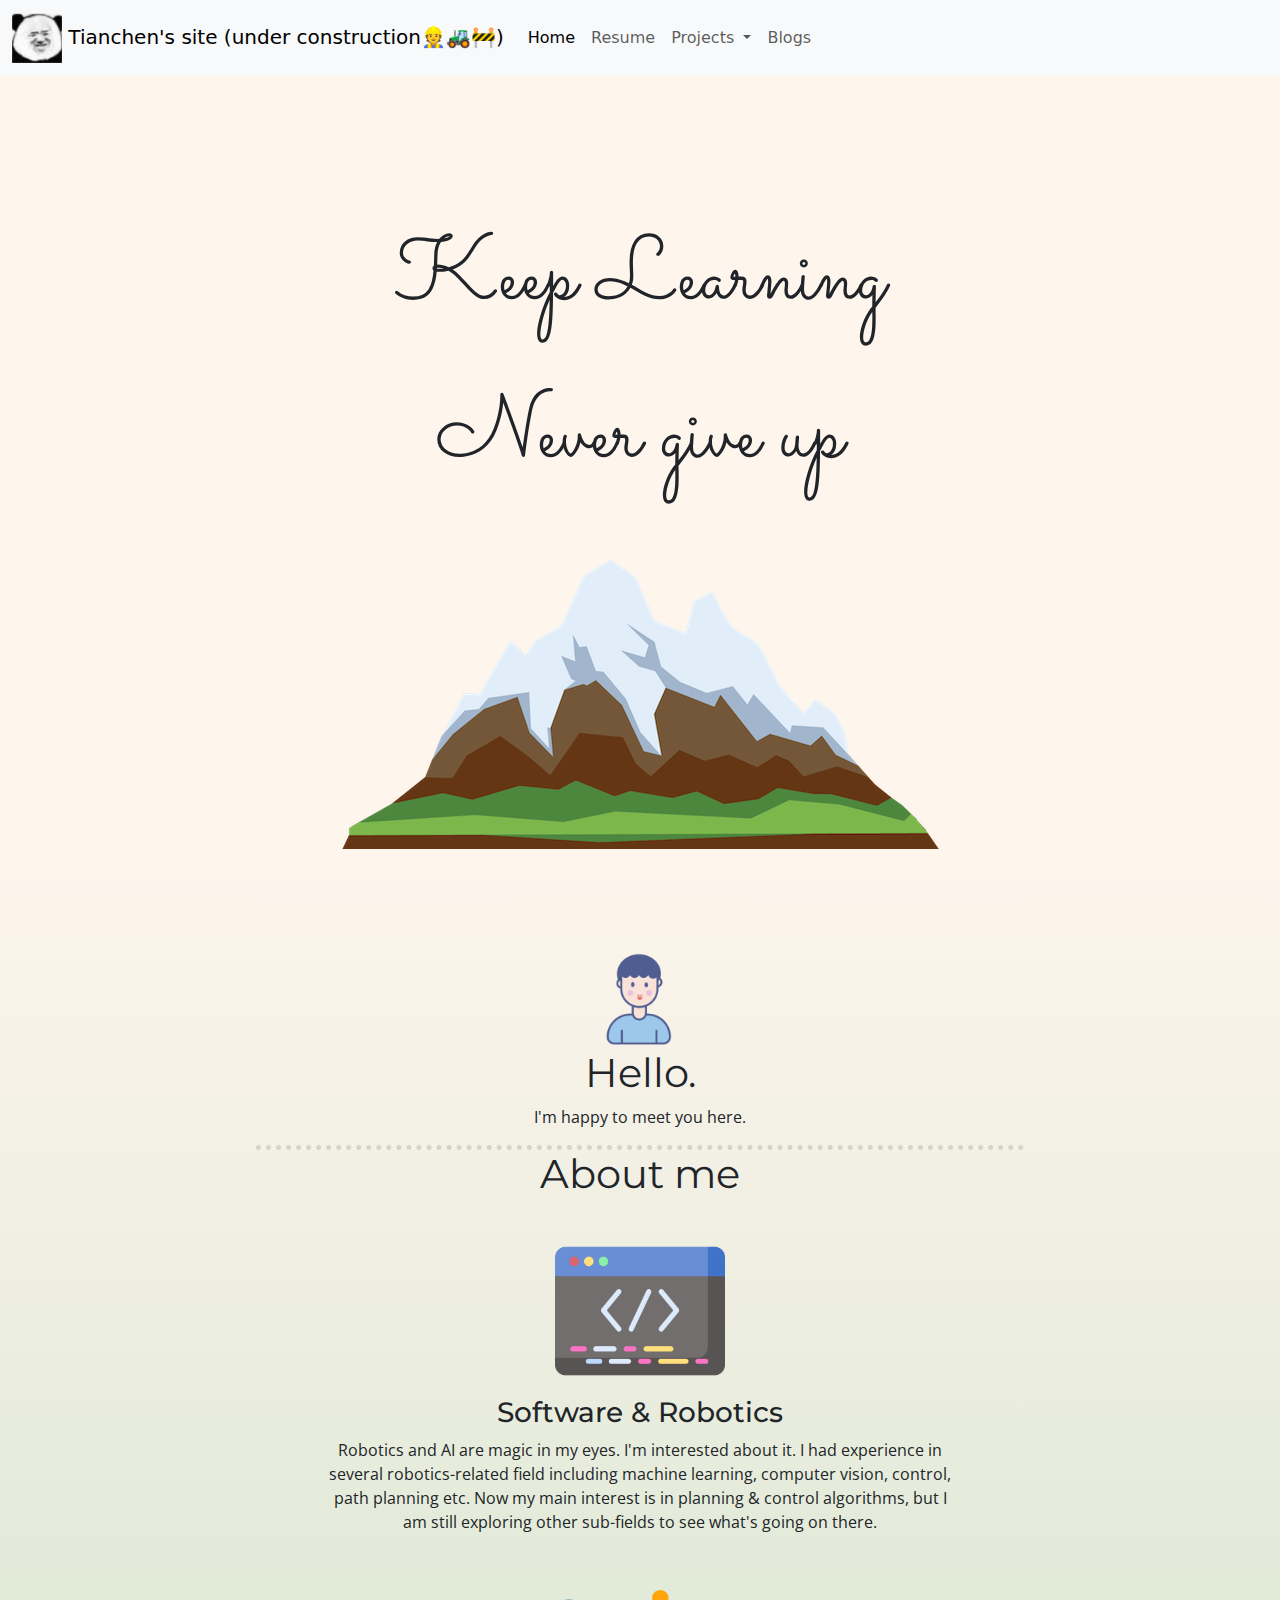
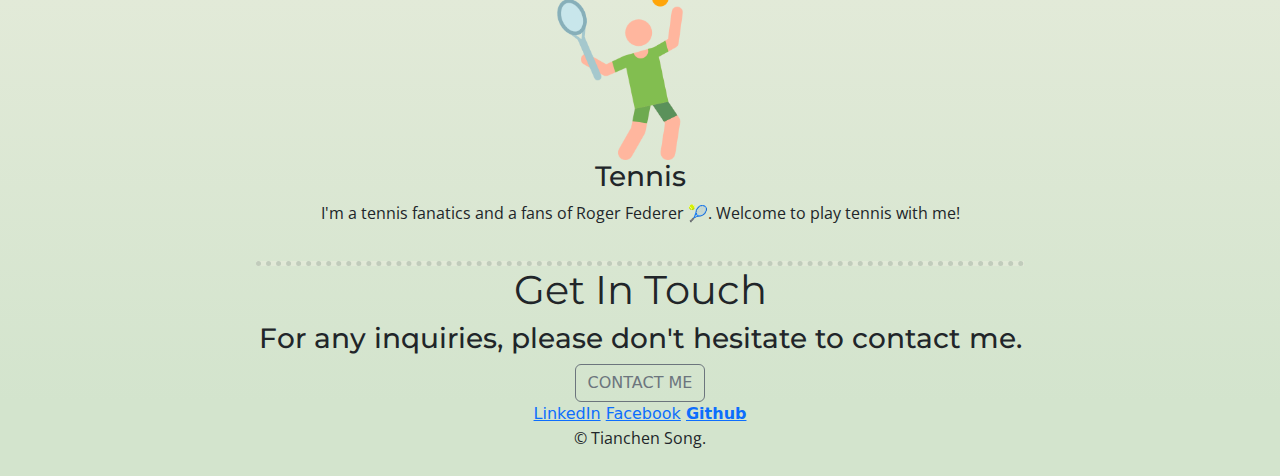
==== index.html @ 4a4890da "update randering proj" ====
<!DOCTYPE html>
<html lang="en" dir="ltr">

<head>
  <meta charset="utf-8" />

  <link rel="icon" href="favicon.ico" />
  <title>Tianchen Song's Website</title>
  <meta name="description" content="" />
  <meta name="viewport" content="width=device-width, initial-scale=1" />

  <!-- <script src="https://cdn.staticfile.org/popper.js/1.15.0/umd/popper.min.js"></script>
  <script src="https://cdn.staticfile.org/jquery/3.2.1/jquery.min.js"></script>
  <script src="https://cdn.staticfile.org/twitter-bootstrap/4.3.1/js/bootstrap.min.js"></script> -->
  <!-- Latest compiled and minified CSS -->
  <link href="https://cdn.jsdelivr.net/npm/bootstrap@5.2.3/dist/css/bootstrap.min.css" rel="stylesheet">

  <!-- Latest compiled JavaScript -->
  <script src="https://cdn.jsdelivr.net/npm/bootstrap@5.2.3/dist/js/bootstrap.bundle.min.js"></script>
  <link href="https://fonts.googleapis.com/css2?family=Montserrat&family=Open+Sans&family=Sacramento&display=swap" rel="stylesheet" />
  <link rel="preconnect" href="https://fonts.googleapis.com" />
  <link rel="preconnect" href="https://fonts.gstatic.com" crossorigin />
  <link rel="stylesheet" href="css/styles.css" />
</head>

<body class="con">
  <nav class="navbar navbar-expand-lg navbar-light bg-light">
    <div class="container-fluid">
      <a class="navbar-brand" href="#">
        <img src="-68320c78eded82aa.jpg" alt="icon" height="50" width="50" />
        Tianchen's site (under construction👷🚜🚧)
      </a>
      <button class="navbar-toggler" type="button" data-bs-toggle="collapse" data-bs-target="#navbarNavDropdown" aria-controls="navbarNavDropdown" aria-expanded="false" aria-label="Toggle navigation">
        <span class="navbar-toggler-icon"></span>
      </button>
      <div class="collapse navbar-collapse" id="navbarNavDropdown">
        <ul class="navbar-nav">
          <li class="nav-item">
            <a class="nav-link active" aria-current="page" href="#">Home</a>
          </li>
          <li class="nav-item">
            <a class="nav-link" href="cv_site/index.html">Resume</a>
          </li>
          <li class="nav-item dropdown">
            <a class="nav-link dropdown-toggle" href="#" id="navbarDropdownMenuLink" role="button" data-bs-toggle="dropdown" aria-expanded="false">
              Projects
            </a>
            <ul class="dropdown-menu" aria-labelledby="navbarDropdownMenuLink">
              <li>
                <a class="dropdown-item" href="projects/adv.html">Autonomous Delivery Vehicle</a>
              </li>
              <li><a class="dropdown-item" href="projects/FYP/FYP.html">Indoor cruising robot</a></li>
              <li><a class="dropdown-item" href="#">Hand-eye calibration</a></li>
              <li>
                <a class="dropdown-item" href="#">3D rendering by Pygame</a>
              </li>
            </ul>
          </li>
          <li class="nav-item">
            <a class="nav-link" href="blogs/blogs_main.html">Blogs</a>
          </li>
        </ul>
      </div>
    </div>
  </nav>
  <div class="selfintro">
    <!-- <img class="top-cloud" src="images/cloud.png" alt="cloud"> -->
    <div class="selfintro-text">
      <h1>Keep Learning</h1>
      <h1>Never give up</h1>

    </div>

    <!-- <img class="bottom-cloud" src="images/cloud.png" alt="cloud"> -->
    <img src="images/mountain.png" alt="mountain" />
  </div>

  <div class="middle-container">
    <div class="profile">
      <img src="images/surprised.png" alt="profile" height="100px" width="100px" />
      <h2>Hello.</h2>
      <p>I'm happy to meet you here.</p>
    </div>
    <hr />
    <div class="skills">
      <h2>About me</h2>
      <div class="skill-row">
        <img class="programming" src="images/programming.png" alt="programming" />
        <h3>Software & Robotics</h3>
        <p class="programming-text">
          Robotics and AI are magic in my eyes. I'm interested about it. I had
          experience in several robotics-related field including machine
          learning, computer vision, control, path planning etc. Now my main
          interest is in planning & control algorithms, but I am still
          exploring other sub-fields to see what's going on there.
        </p>
      </div>
      <div class="skill-row">
        <img class="tennis" src="images/tennis.png" alt="robot" height="100px" width="100px" />
        <h3>Tennis</h3>
        <p class="tennis-text">
          I'm a tennis fanatics and a fans of Roger Federer 🎾. Welcome to
          play tennis with me!
        </p>
      </div>
    </div>
    <hr />
    <div class="contact-me">
      <h2>Get In Touch</h2>
      <h3>For any inquiries, please don't hesitate to contact me.</h3>

      <a class="btn btn-outline-secondary" data-bs-toggle="popover" href="mailto:tsong15@jhu.edu">CONTACT ME</a>
    </div>
  </div>

  <div class="bottom-container">
    <a class="footer-link" href="https://www.linkedin.com/in/%E5%A4%A9%E8%BE%B0-%E5%AE%8B-67b318202">LinkedIn</a>
    <a class="footer-link" href="https://www.facebook.com/tianchen.song.1">Facebook</a>
    <a class="footer-link" href="https://github.com/SimonSongg"><strong>Github</strong></a>
    <!-- <a class="footer-link" href="CV_Song Tianchen_course.pdf"><strong>CV</strong></a> -->
    <p>© Tianchen Song.</p>
  </div>
</body>

</html>
---- css/styles.css ----
.selfintro {
  background-color: #FEF5ED;
  padding-top: 100px;
  font-family: fantasy;
  margin: 0 0 0 0;
}

.con {
  text-align: center;
}

.top-cloud {
  position: absolute;
  right: 30%;
  top: 75px;
}

.bottom-cloud {
  position: absolute;
  left: 30%;
}



body {
  margin: 0 0 0 0;
}
h3{
  font-family: 'Montserrat', sans-serif;
}
h2{
  font-size: 2.5rem;
  font-family: 'Montserrat', sans-serif;
  font-weight: normal;
}

h1{
  margin: 50px auto 0 auto;
  font-size: 5.625rem;
  font-family: 'Sacramento', cursive;
}

.middle-container {
  background: linear-gradient(#FEF5ED,#D3E4CD);
  padding-top: 100px;
}

.bottom-container {
  background-color: #D3E4CD;
  padding-bottom: 10px;
}

.skill-row {
  display: inline-block;
  width: 50%;
  line-height: 1.5;
  margin:20px;

}



.programming {

  width: 170px;
  height: 170px;


}
.tennis{

  width: 170px;
  height: 170px;
  position: relative;
  right: 20px;
}

p{
  font-family: 'Open Sans', sans-serif;
}

/* hr {

    border-style: dotted none none;
    border-color: grey;
    border-width: 3px;
    height: 3px;
    width: 60%;
} */
hr {background-color: #FFF5EB;
    border-style: dotted none none;
    border-color: grey;
    border-width: 5px;
    height: 5px;
    width:60%;
    margin: auto;

}

.nav{
    list-style-type: none;
    margin: 0;
    padding: 0;
}
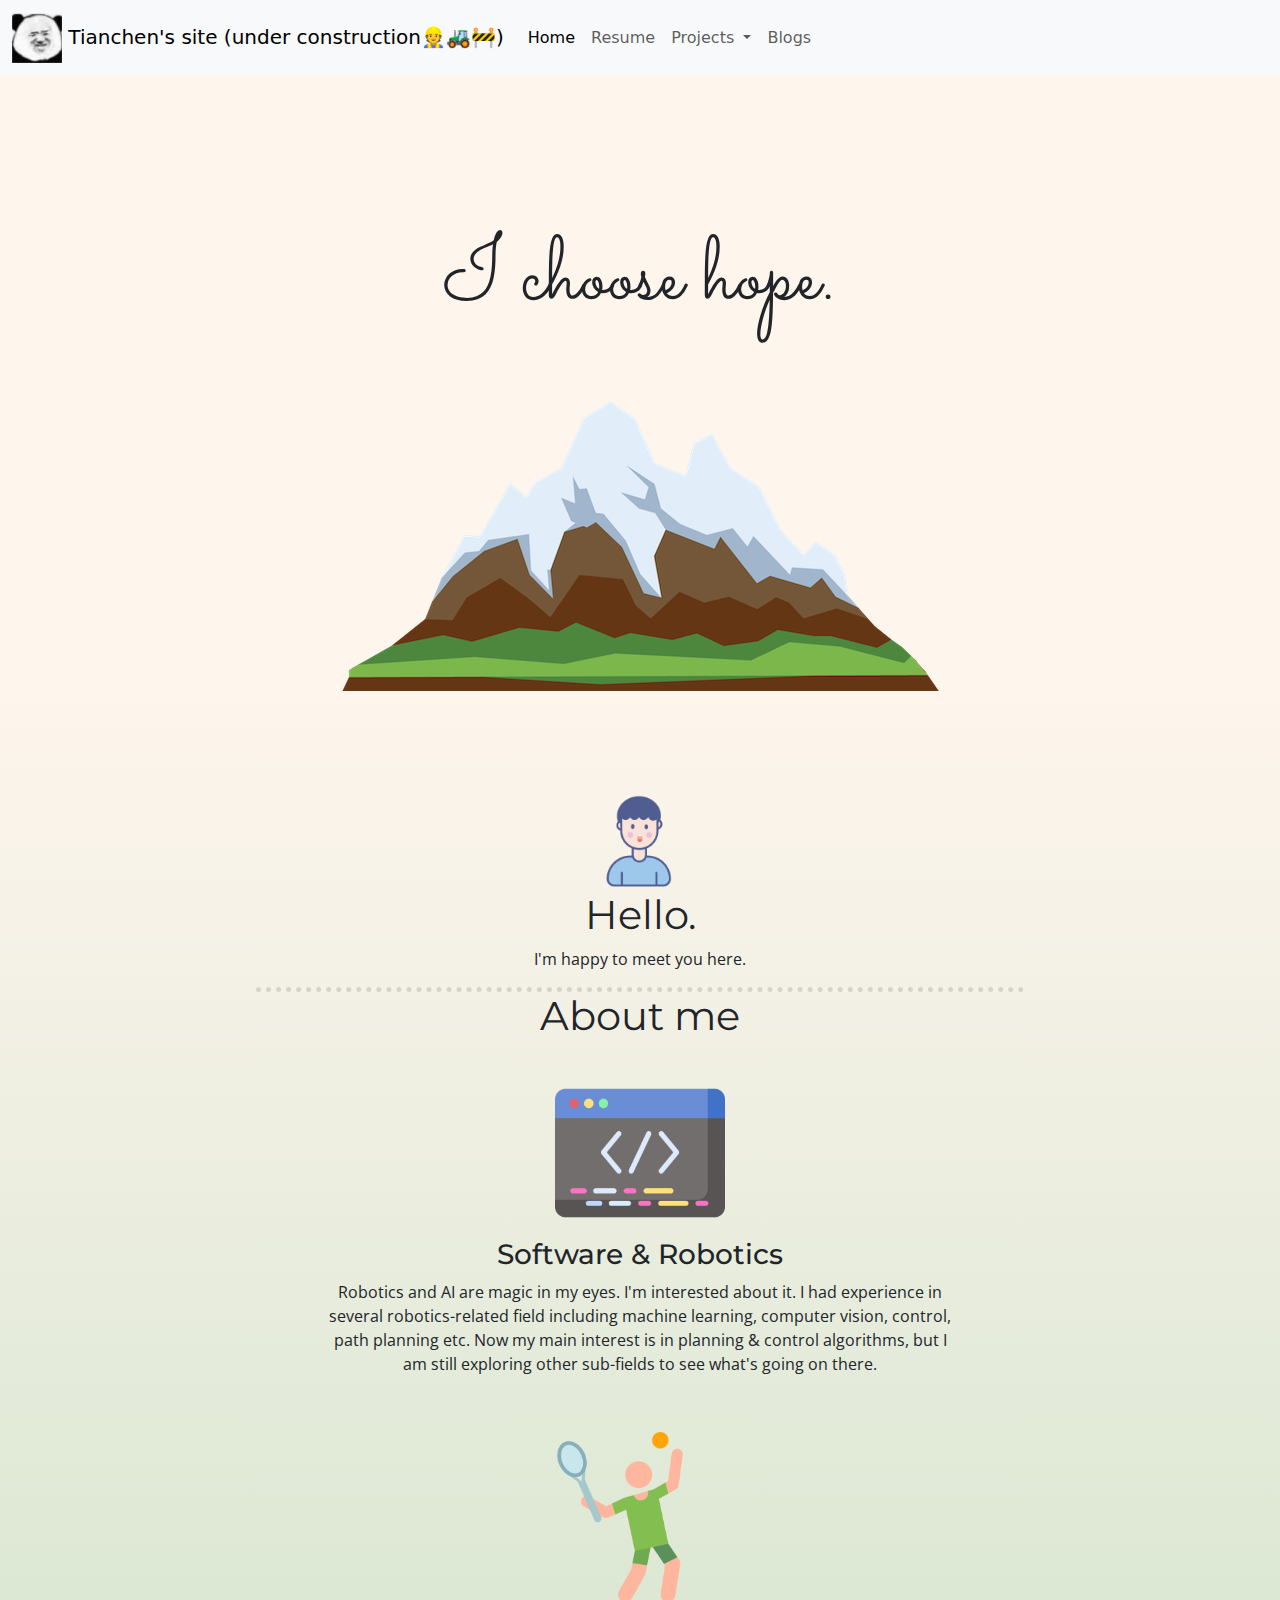
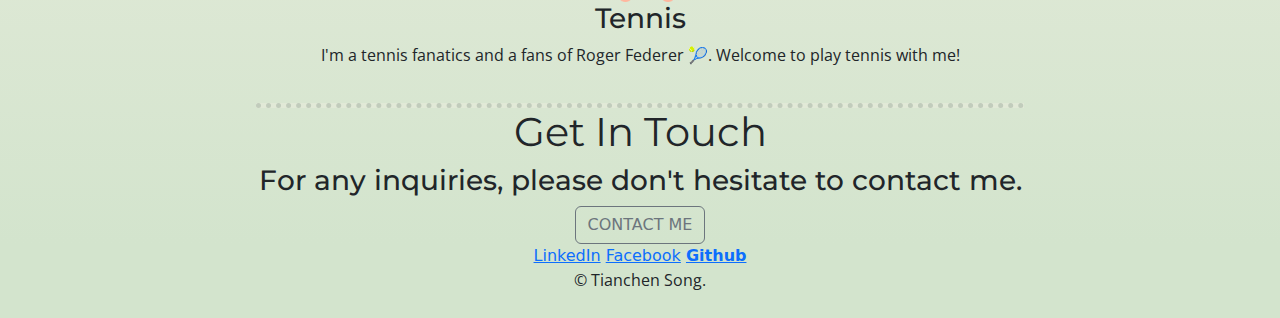
==== commit a11194d0: "Update slogan" ====
--- a/index.html
+++ b/index.html
@@ -1,125 +1,192 @@
 <!DOCTYPE html>
 <html lang="en" dir="ltr">
+  <head>
+    <meta charset="utf-8" />
 
-<head>
-  <meta charset="utf-8" />
+    <link rel="icon" href="favicon.ico" />
+    <title>Tianchen Song's Website</title>
+    <meta name="description" content="" />
+    <meta name="viewport" content="width=device-width, initial-scale=1" />
 
-  <link rel="icon" href="favicon.ico" />
-  <title>Tianchen Song's Website</title>
-  <meta name="description" content="" />
-  <meta name="viewport" content="width=device-width, initial-scale=1" />
-
-  <!-- <script src="https://cdn.staticfile.org/popper.js/1.15.0/umd/popper.min.js"></script>
+    <!-- <script src="https://cdn.staticfile.org/popper.js/1.15.0/umd/popper.min.js"></script>
   <script src="https://cdn.staticfile.org/jquery/3.2.1/jquery.min.js"></script>
   <script src="https://cdn.staticfile.org/twitter-bootstrap/4.3.1/js/bootstrap.min.js"></script> -->
-  <!-- Latest compiled and minified CSS -->
-  <link href="https://cdn.jsdelivr.net/npm/bootstrap@5.2.3/dist/css/bootstrap.min.css" rel="stylesheet">
+    <!-- Latest compiled and minified CSS -->
+    <link
+      href="https://cdn.jsdelivr.net/npm/bootstrap@5.2.3/dist/css/bootstrap.min.css"
+      rel="stylesheet"
+    />
 
-  <!-- Latest compiled JavaScript -->
-  <script src="https://cdn.jsdelivr.net/npm/bootstrap@5.2.3/dist/js/bootstrap.bundle.min.js"></script>
-  <link href="https://fonts.googleapis.com/css2?family=Montserrat&family=Open+Sans&family=Sacramento&display=swap" rel="stylesheet" />
-  <link rel="preconnect" href="https://fonts.googleapis.com" />
-  <link rel="preconnect" href="https://fonts.gstatic.com" crossorigin />
-  <link rel="stylesheet" href="css/styles.css" />
-</head>
+    <!-- Latest compiled JavaScript -->
+    <script src="https://cdn.jsdelivr.net/npm/bootstrap@5.2.3/dist/js/bootstrap.bundle.min.js"></script>
+    <link
+      href="https://fonts.googleapis.com/css2?family=Montserrat&family=Open+Sans&family=Sacramento&display=swap"
+      rel="stylesheet"
+    />
+    <link rel="preconnect" href="https://fonts.googleapis.com" />
+    <link rel="preconnect" href="https://fonts.gstatic.com" crossorigin />
+    <link rel="stylesheet" href="css/styles.css" />
+  </head>
 
-<body class="con">
-  <nav class="navbar navbar-expand-lg navbar-light bg-light">
-    <div class="container-fluid">
-      <a class="navbar-brand" href="#">
-        <img src="-68320c78eded82aa.jpg" alt="icon" height="50" width="50" />
-        Tianchen's site (under construction👷🚜🚧)
-      </a>
-      <button class="navbar-toggler" type="button" data-bs-toggle="collapse" data-bs-target="#navbarNavDropdown" aria-controls="navbarNavDropdown" aria-expanded="false" aria-label="Toggle navigation">
-        <span class="navbar-toggler-icon"></span>
-      </button>
-      <div class="collapse navbar-collapse" id="navbarNavDropdown">
-        <ul class="navbar-nav">
-          <li class="nav-item">
-            <a class="nav-link active" aria-current="page" href="#">Home</a>
-          </li>
-          <li class="nav-item">
-            <a class="nav-link" href="cv_site/index.html">Resume</a>
-          </li>
-          <li class="nav-item dropdown">
-            <a class="nav-link dropdown-toggle" href="#" id="navbarDropdownMenuLink" role="button" data-bs-toggle="dropdown" aria-expanded="false">
-              Projects
-            </a>
-            <ul class="dropdown-menu" aria-labelledby="navbarDropdownMenuLink">
-              <li>
-                <a class="dropdown-item" href="projects/adv.html">Autonomous Delivery Vehicle</a>
-              </li>
-              <li><a class="dropdown-item" href="projects/FYP/FYP.html">Indoor cruising robot</a></li>
-              <li><a class="dropdown-item" href="#">Hand-eye calibration</a></li>
-              <li>
-                <a class="dropdown-item" href="#">3D rendering by Pygame</a>
-              </li>
-            </ul>
-          </li>
-          <li class="nav-item">
-            <a class="nav-link" href="blogs/blogs_main.html">Blogs</a>
-          </li>
-        </ul>
+  <body class="con">
+    <nav class="navbar navbar-expand-lg navbar-light bg-light">
+      <div class="container-fluid">
+        <a class="navbar-brand" href="#">
+          <img src="-68320c78eded82aa.jpg" alt="icon" height="50" width="50" />
+          Tianchen's site (under construction👷🚜🚧)
+        </a>
+        <button
+          class="navbar-toggler"
+          type="button"
+          data-bs-toggle="collapse"
+          data-bs-target="#navbarNavDropdown"
+          aria-controls="navbarNavDropdown"
+          aria-expanded="false"
+          aria-label="Toggle navigation"
+        >
+          <span class="navbar-toggler-icon"></span>
+        </button>
+        <div class="collapse navbar-collapse" id="navbarNavDropdown">
+          <ul class="navbar-nav">
+            <li class="nav-item">
+              <a class="nav-link active" aria-current="page" href="#">Home</a>
+            </li>
+            <li class="nav-item">
+              <a class="nav-link" href="cv_site/index.html">Resume</a>
+            </li>
+            <li class="nav-item dropdown">
+              <a
+                class="nav-link dropdown-toggle"
+                href="#"
+                id="navbarDropdownMenuLink"
+                role="button"
+                data-bs-toggle="dropdown"
+                aria-expanded="false"
+              >
+                Projects
+              </a>
+              <ul
+                class="dropdown-menu"
+                aria-labelledby="navbarDropdownMenuLink"
+              >
+                <li>
+                  <a class="dropdown-item" href="projects/adv.html"
+                    >Autonomous Delivery Vehicle</a
+                  >
+                </li>
+                <li>
+                  <a class="dropdown-item" href="projects/FYP/FYP.html"
+                    >Indoor cruising robot</a
+                  >
+                </li>
+                <li>
+                  <a class="dropdown-item" href="#">Hand-eye calibration</a>
+                </li>
+                <li>
+                  <a
+                    class="dropdown-item"
+                    href="projects/3Drender/3Drender.html"
+                    >3D rendering by Pygame</a
+                  >
+                </li>
+                <li>
+                  <a
+                    class="dropdown-item"
+                    href="projects/stereo-matching/stereo.html"
+                    >Stereo Matching</a
+                  >
+                </li>
+              </ul>
+            </li>
+            <li class="nav-item">
+              <a class="nav-link" href="blogs/blogs_main.html">Blogs</a>
+            </li>
+          </ul>
+        </div>
+      </div>
+    </nav>
+    <div class="selfintro">
+      <!-- <img class="top-cloud" src="images/cloud.png" alt="cloud"> -->
+      <div class="selfintro-text">
+        <h1>I choose hope.</h1>
+      </div>
+
+      <!-- <img class="bottom-cloud" src="images/cloud.png" alt="cloud"> -->
+      <img src="images/mountain.png" alt="mountain" />
+    </div>
+
+    <div class="middle-container">
+      <div class="profile">
+        <img
+          src="images/surprised.png"
+          alt="profile"
+          height="100px"
+          width="100px"
+        />
+        <h2>Hello.</h2>
+        <p>I'm happy to meet you here.</p>
+      </div>
+      <hr />
+      <div class="skills">
+        <h2>About me</h2>
+        <div class="skill-row">
+          <img
+            class="programming"
+            src="images/programming.png"
+            alt="programming"
+          />
+          <h3>Software & Robotics</h3>
+          <p class="programming-text">
+            Robotics and AI are magic in my eyes. I'm interested about it. I had
+            experience in several robotics-related field including machine
+            learning, computer vision, control, path planning etc. Now my main
+            interest is in planning & control algorithms, but I am still
+            exploring other sub-fields to see what's going on there.
+          </p>
+        </div>
+        <div class="skill-row">
+          <img
+            class="tennis"
+            src="images/tennis.png"
+            alt="robot"
+            height="100px"
+            width="100px"
+          />
+          <h3>Tennis</h3>
+          <p class="tennis-text">
+            I'm a tennis fanatics and a fans of Roger Federer 🎾. Welcome to
+            play tennis with me!
+          </p>
+        </div>
+      </div>
+      <hr />
+      <div class="contact-me">
+        <h2>Get In Touch</h2>
+        <h3>For any inquiries, please don't hesitate to contact me.</h3>
+
+        <a
+          class="btn btn-outline-secondary"
+          data-bs-toggle="popover"
+          href="mailto:tsong15@jhu.edu"
+          >CONTACT ME</a
+        >
       </div>
     </div>
-  </nav>
-  <div class="selfintro">
-    <!-- <img class="top-cloud" src="images/cloud.png" alt="cloud"> -->
-    <div class="selfintro-text">
-      <h1>Keep Learning</h1>
-      <h1>Never give up</h1>
 
+    <div class="bottom-container">
+      <a
+        class="footer-link"
+        href="https://www.linkedin.com/in/%E5%A4%A9%E8%BE%B0-%E5%AE%8B-67b318202"
+        >LinkedIn</a
+      >
+      <a class="footer-link" href="https://www.facebook.com/tianchen.song.1"
+        >Facebook</a
+      >
+      <a class="footer-link" href="https://github.com/SimonSongg"
+        ><strong>Github</strong></a
+      >
+      <!-- <a class="footer-link" href="CV_Song Tianchen_course.pdf"><strong>CV</strong></a> -->
+      <p>© Tianchen Song.</p>
     </div>
-
-    <!-- <img class="bottom-cloud" src="images/cloud.png" alt="cloud"> -->
-    <img src="images/mountain.png" alt="mountain" />
-  </div>
-
-  <div class="middle-container">
-    <div class="profile">
-      <img src="images/surprised.png" alt="profile" height="100px" width="100px" />
-      <h2>Hello.</h2>
-      <p>I'm happy to meet you here.</p>
-    </div>
-    <hr />
-    <div class="skills">
-      <h2>About me</h2>
-      <div class="skill-row">
-        <img class="programming" src="images/programming.png" alt="programming" />
-        <h3>Software & Robotics</h3>
-        <p class="programming-text">
-          Robotics and AI are magic in my eyes. I'm interested about it. I had
-          experience in several robotics-related field including machine
-          learning, computer vision, control, path planning etc. Now my main
-          interest is in planning & control algorithms, but I am still
-          exploring other sub-fields to see what's going on there.
-        </p>
-      </div>
-      <div class="skill-row">
-        <img class="tennis" src="images/tennis.png" alt="robot" height="100px" width="100px" />
-        <h3>Tennis</h3>
-        <p class="tennis-text">
-          I'm a tennis fanatics and a fans of Roger Federer 🎾. Welcome to
-          play tennis with me!
-        </p>
-      </div>
-    </div>
-    <hr />
-    <div class="contact-me">
-      <h2>Get In Touch</h2>
-      <h3>For any inquiries, please don't hesitate to contact me.</h3>
-
-      <a class="btn btn-outline-secondary" data-bs-toggle="popover" href="mailto:tsong15@jhu.edu">CONTACT ME</a>
-    </div>
-  </div>
-
-  <div class="bottom-container">
-    <a class="footer-link" href="https://www.linkedin.com/in/%E5%A4%A9%E8%BE%B0-%E5%AE%8B-67b318202">LinkedIn</a>
-    <a class="footer-link" href="https://www.facebook.com/tianchen.song.1">Facebook</a>
-    <a class="footer-link" href="https://github.com/SimonSongg"><strong>Github</strong></a>
-    <!-- <a class="footer-link" href="CV_Song Tianchen_course.pdf"><strong>CV</strong></a> -->
-    <p>© Tianchen Song.</p>
-  </div>
-</body>
-
+  </body>
 </html>
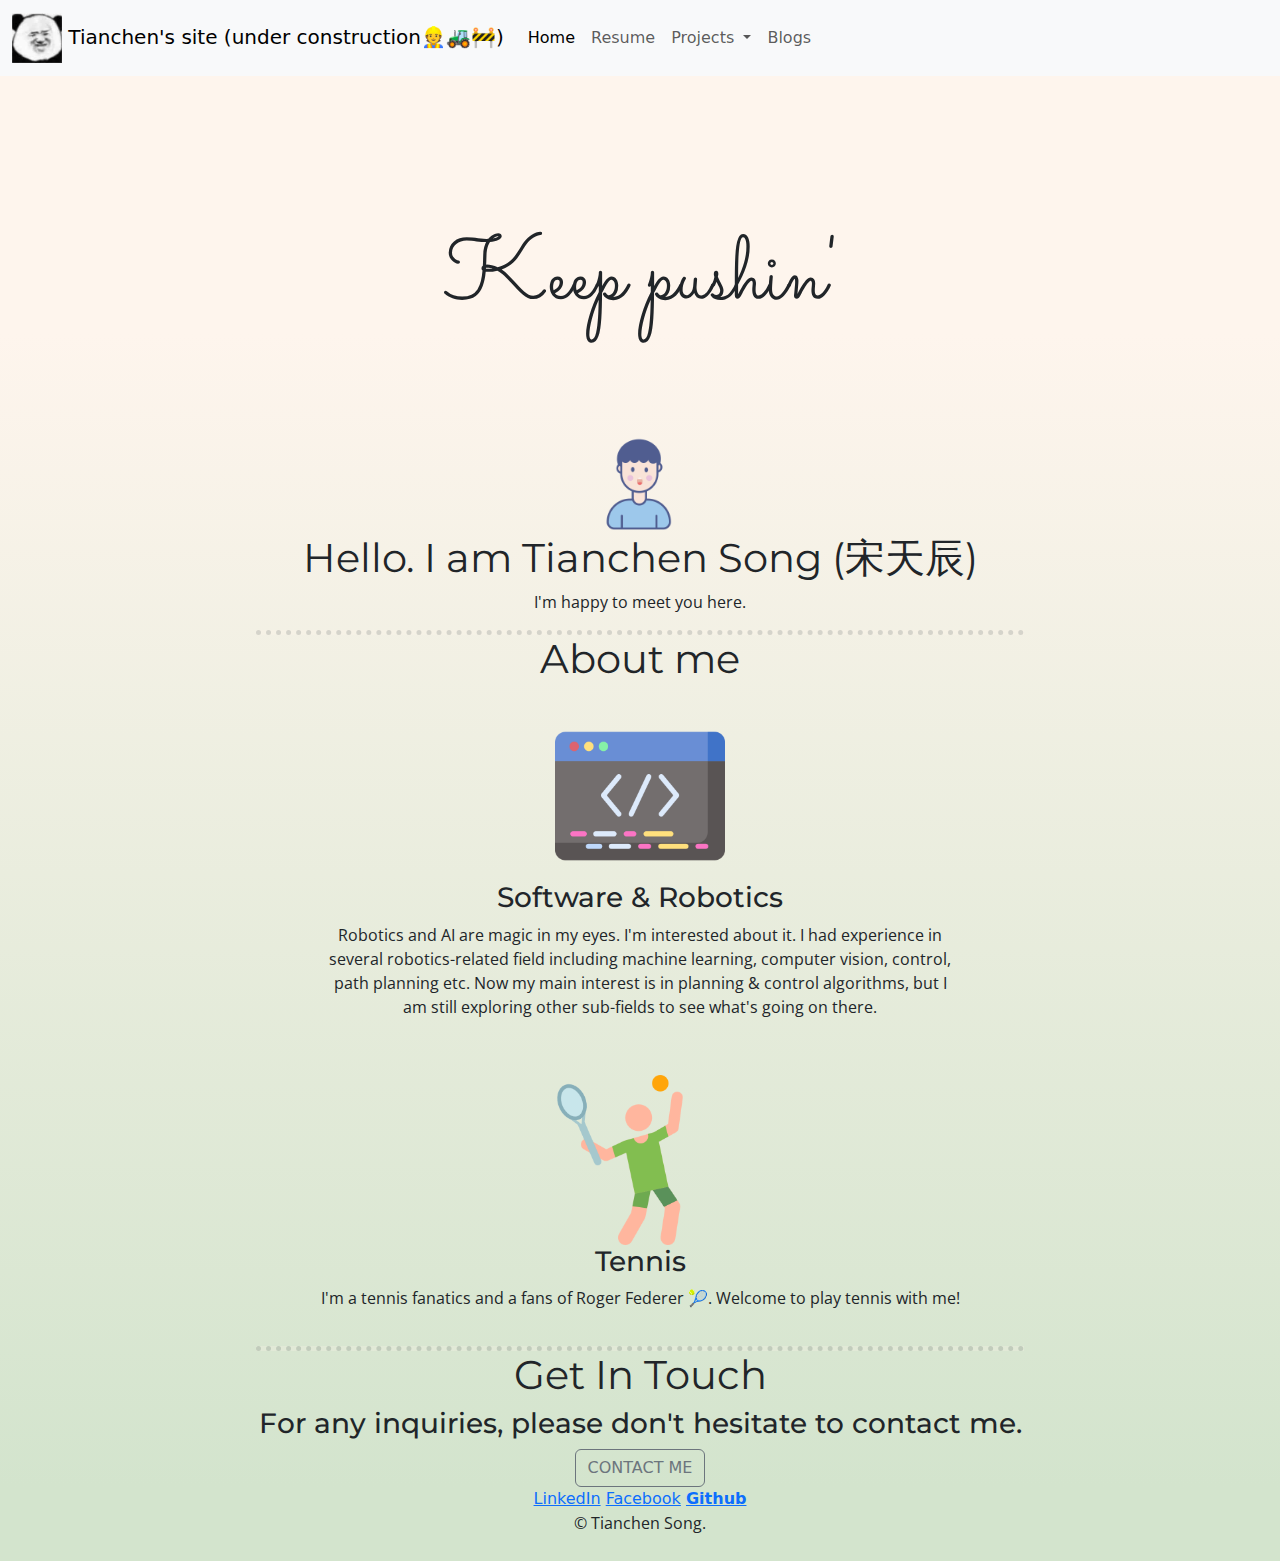
==== commit 34927919: "Update FYP" ====
--- a/index.html
+++ b/index.html
@@ -108,11 +108,12 @@
     <div class="selfintro">
       <!-- <img class="top-cloud" src="images/cloud.png" alt="cloud"> -->
       <div class="selfintro-text">
-        <h1>I choose hope.</h1>
+        <h1>Keep pushin'</h1>
+        <!-- <h1>Never give up</h1> -->
       </div>
 
       <!-- <img class="bottom-cloud" src="images/cloud.png" alt="cloud"> -->
-      <img src="images/mountain.png" alt="mountain" />
+      <!-- <img src="images/mountain.png" alt="mountain" /> -->
     </div>
 
     <div class="middle-container">
@@ -123,7 +124,7 @@
           height="100px"
           width="100px"
         />
-        <h2>Hello.</h2>
+        <h2>Hello. I am Tianchen Song (宋天辰)</h2>
         <p>I'm happy to meet you here.</p>
       </div>
       <hr />
